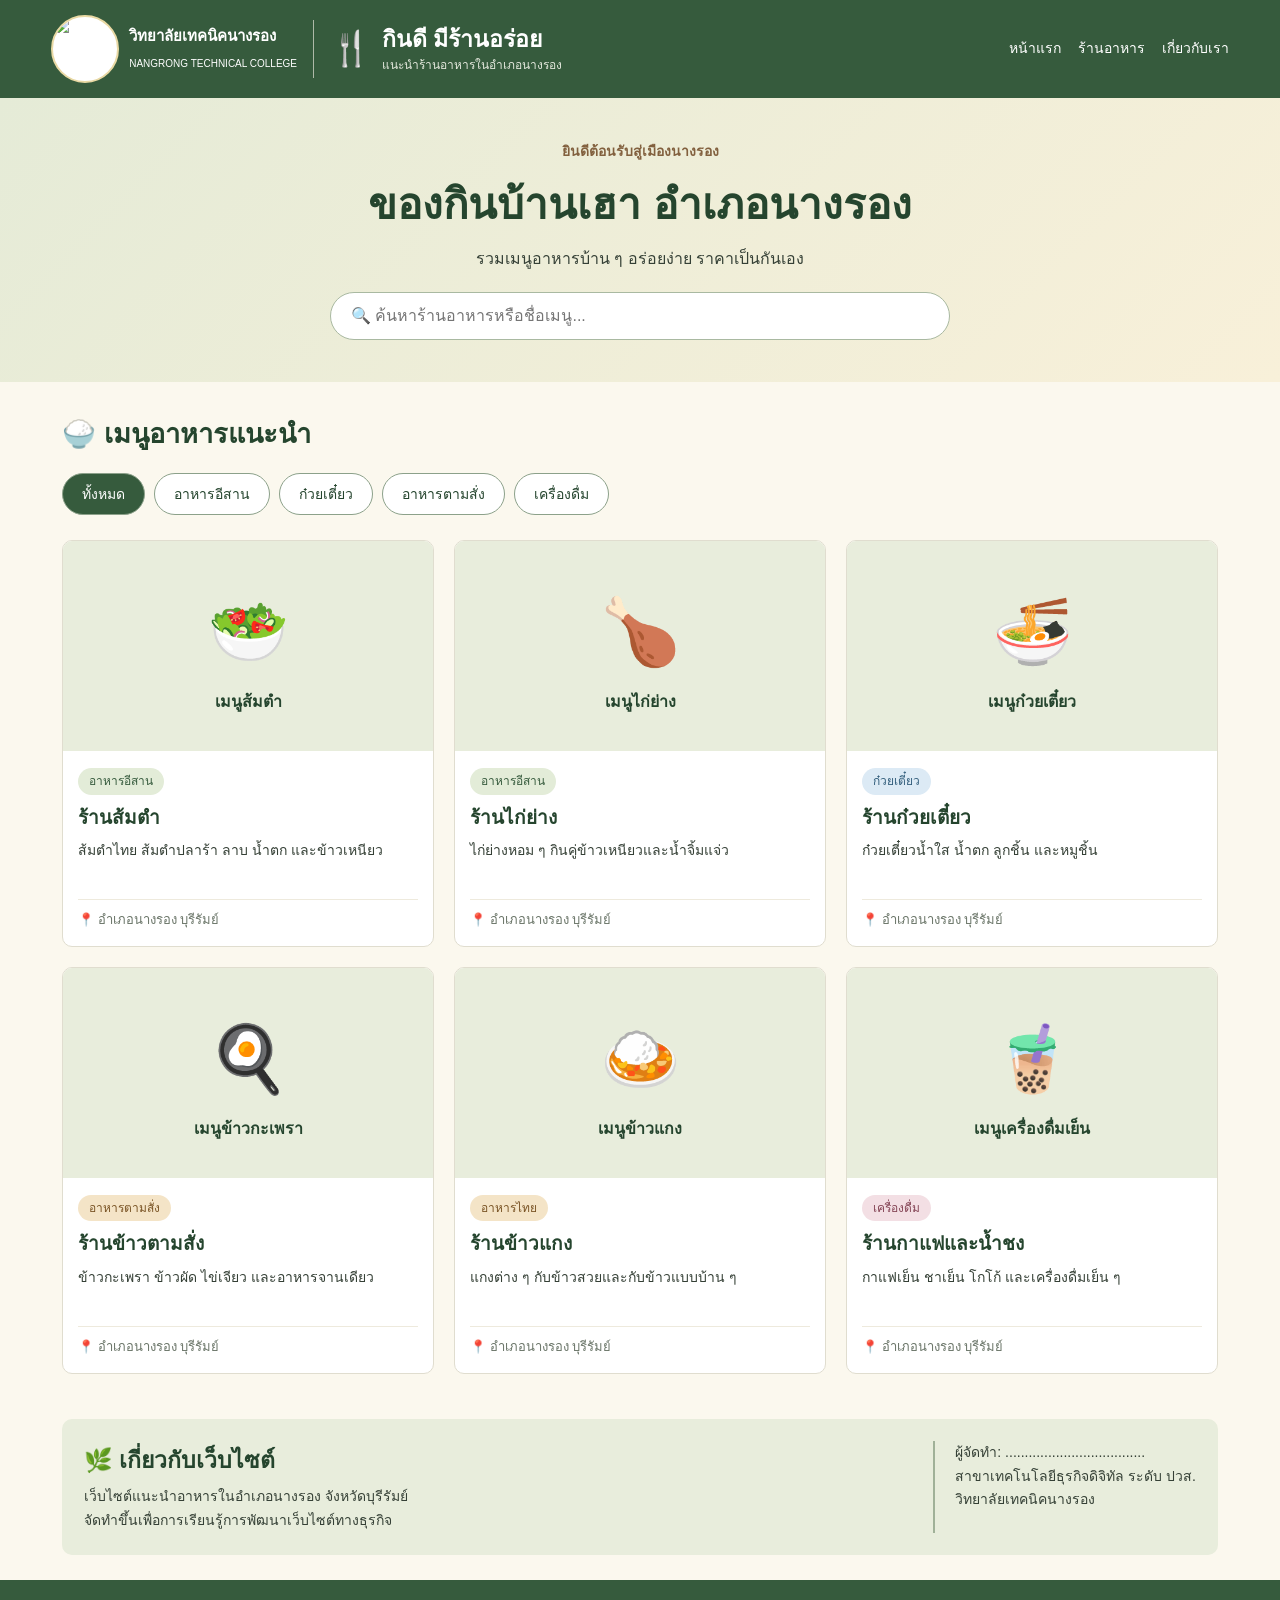
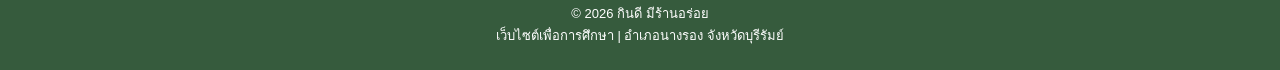
==== index.html @ 05da8eef "Add files via upload" ====
<!DOCTYPE html>
<html lang="th">
<head>
<meta charset="UTF-8">
<meta name="viewport" content="width=device-width, initial-scale=1.0">

<title>กินดี มีร้านอร่อย | นางรอง</title>

<style>
* {
  box-sizing: border-box;
  margin: 0;
  padding: 0;
}

:root {
  --green: #365b3d;
  --dark-green: #25452e;
  --cream: #fbf8ee;
  --light-green: #e8eddc;
}

body {
  font-family: Tahoma, Arial, sans-serif;
  background: var(--cream);
  color: #354036;
  line-height: 1.7;
}

/* ส่วนหัวเว็บไซต์ */
header {
  background: var(--green);
  color: white;
  padding: 15px 4%;
  display: flex;
  align-items: center;
  gap: 16px;
  flex-wrap: wrap;
}

.college {
  display: flex;
  align-items: center;
  gap: 10px;
}

.college-logo {
  width: 68px;
  height: 68px;
  object-fit: contain;
  border-radius: 50%;
  background: white;
  border: 2px solid #e9d9a4;
  flex-shrink: 0;
}

.college-name strong {
  display: block;
  font-size: 15px;
}

.college-name small {
  font-size: 10px;
}

.brand {
  display: flex;
  align-items: center;
  gap: 10px;
  padding-left: 16px;
  border-left: 1px solid #aeb9a8;
}

.brand-icon {
  font-size: 34px;
}

.brand h1 {
  font-size: 23px;
  line-height: 1.4;
}

.brand p {
  font-size: 12px;
  color: #e6eadf;
}

nav {
  margin-left: auto;
  display: flex;
  gap: 17px;
  flex-wrap: wrap;
}

nav a {
  color: white;
  text-decoration: none;
  font-size: 14px;
}

nav a:hover {
  color: #f4dca4;
}

/* แบนเนอร์ */
.hero {
  padding: 42px 20px;
  text-align: center;
  background: linear-gradient(135deg, #e5ebd7, #f8f0d9);
}

.hero .eyebrow {
  color: #82603e;
  font-weight: bold;
  font-size: 14px;
}

.hero h2 {
  font-size: clamp(27px, 5vw, 42px);
  color: var(--dark-green);
  margin: 5px 0;
}

.hero p {
  margin-bottom: 20px;
}

.search-box {
  max-width: 620px;
  margin: auto;
}

.search-box input {
  width: 100%;
  padding: 14px 20px;
  border: 1px solid #a9b9a1;
  border-radius: 30px;
  font-size: 16px;
  outline: none;
}

.search-box input:focus {
  border-color: var(--green);
}

/* รายการอาหาร */
main {
  max-width: 1200px;
  margin: auto;
  padding: 30px 22px 45px;
}

.section-title {
  color: var(--dark-green);
  font-size: 27px;
  margin-bottom: 15px;
}

.filters {
  display: flex;
  gap: 9px;
  flex-wrap: wrap;
  margin-bottom: 25px;
}

.filters button {
  background: white;
  color: var(--dark-green);
  border: 1px solid #8ca18a;
  padding: 9px 19px;
  border-radius: 25px;
  font-size: 14px;
  cursor: pointer;
}

.filters button.active,
.filters button:hover {
  background: var(--green);
  color: white;
}

.cards {
  display: grid;
  grid-template-columns: repeat(3, minmax(0, 1fr));
  gap: 20px;
}

.card {
  background: white;
  border: 1px solid #e0ddcf;
  border-radius: 10px;
  overflow: hidden;
  transition: transform .2s, box-shadow .2s;
}

.card:hover {
  transform: translateY(-3px);
  box-shadow: 0 7px 18px #263b251a;
}

/* รูปภาพ */
.food-photo {
  height: 210px;
  background: #e8eddc;
  overflow: hidden;
}

.food-photo img {
  width: 100%;
  height: 100%;
  object-fit: cover;
  display: block;
}

.fallback {
  width: 100%;
  height: 100%;
  display: none;
  align-items: center;
  justify-content: center;
  flex-direction: column;
  color: var(--dark-green);
  background: var(--light-green);
}

.fallback .emoji {
  font-size: 65px;
}

.fallback span {
  font-weight: bold;
}

.info {
  padding: 15px;
}

.category {
  display: inline-block;
  background: #e3ecd8;
  color: #365b3d;
  border-radius: 18px;
  padding: 3px 11px;
  font-size: 12px;
  margin-bottom: 7px;
}

.category.noodle {
  background: #dceaf5;
  color: #315d7b;
}

.category.thai {
  background: #f4e4c7;
  color: #795324;
}

.category.drink {
  background: #f3dfe4;
  color: #854556;
}

.info h3 {
  font-size: 19px;
  color: var(--dark-green);
  margin-bottom: 5px;
}

.info p {
  font-size: 14px;
  min-height: 48px;
  margin-bottom: 12px;
}

.location {
  border-top: 1px solid #eeeadd;
  padding-top: 9px;
  color: #697467;
  font-size: 13px;
}

.no-results {
  display: none;
  text-align: center;
  padding: 30px;
}

/* เกี่ยวกับเว็บไซต์ */
.about {
  max-width: 1156px;
  margin: 0 auto 25px;
  padding: 22px;
  background: var(--light-green);
  border-radius: 10px;
  display: flex;
  justify-content: space-between;
  gap: 20px;
  flex-wrap: wrap;
}

.about h2 {
  color: var(--dark-green);
  font-size: 23px;
  margin-bottom: 5px;
}

.about p {
  font-size: 14px;
}

.about-details {
  border-left: 2px solid #a0b198;
  padding-left: 20px;
}

footer {
  text-align: center;
  background: var(--green);
  color: white;
  padding: 23px 15px;
  font-size: 13px;
}

@media (max-width: 900px) {
  .cards {
    grid-template-columns: repeat(2, minmax(0, 1fr));
  }

  nav {
    width: 100%;
    margin-left: 0;
  }

  .about-details {
    border-left: none;
    padding-left: 0;
  }
}

@media (max-width: 560px) {
  .cards {
    grid-template-columns: 1fr;
  }

  .brand {
    padding-left: 0;
    border-left: none;
  }

  .college-logo {
    width: 58px;
    height: 58px;
  }

  .food-photo {
    height: 220px;
  }

  .section-title {
    font-size: 23px;
  }
}
</style>
</head>

<body>

<!-- ส่วนหัวและตราวิทยาลัย -->
<header>
  <div class="college">
    <img
      class="college-logo"
      src="images/college-logo.jpg"
      alt="ตราวิทยาลัยเทคนิคนางรอง"
    >

    <div class="college-name">
      <strong>วิทยาลัยเทคนิคนางรอง</strong>
      <small>NANGRONG TECHNICAL COLLEGE</small>
    </div>
  </div>

  <div class="brand">
    <div class="brand-icon">🍴</div>
    <div>
      <h1>กินดี มีร้านอร่อย</h1>
      <p>แนะนำร้านอาหารในอำเภอนางรอง</p>
    </div>
  </div>

  <nav>
    <a href="#home">หน้าแรก</a>
    <a href="#restaurants">ร้านอาหาร</a>
    <a href="#about">เกี่ยวกับเรา</a>
  </nav>
</header>

<!-- แบนเนอร์หน้าแรก -->
<section class="hero" id="home">
  <div class="eyebrow">ยินดีต้อนรับสู่เมืองนางรอง</div>
  <h2>ของกินบ้านเฮา อำเภอนางรอง</h2>
  <p>รวมเมนูอาหารบ้าน ๆ อร่อยง่าย ราคาเป็นกันเอง</p>

  <div class="search-box">
    <input
      type="search"
      id="search"
      placeholder="🔍 ค้นหาร้านอาหารหรือชื่อเมนู..."
      aria-label="ค้นหาร้านอาหาร"
    >
  </div>
</section>

<!-- การ์ดอาหาร -->
<main id="restaurants">
  <h2 class="section-title">🍚 เมนูอาหารแนะนำ</h2>

  <div class="filters">
    <button class="active" data-filter="all">ทั้งหมด</button>
    <button data-filter="isan">อาหารอีสาน</button>
    <button data-filter="noodle">ก๋วยเตี๋ยว</button>
    <button data-filter="thai">อาหารตามสั่ง</button>
    <button data-filter="drink">เครื่องดื่ม</button>
  </div>

  <div class="cards">

    <!-- เมนู 1 -->
    <article class="card" data-category="isan">
      <div class="food-photo">
        <img
          src="https://images.unsplash.com/photo-1559847844-5315695dadae?auto=format&fit=crop&w=900&q=85"
          alt="ส้มตำ"
          loading="lazy"
          onerror="this.style.display='none';this.nextElementSibling.style.display='flex'"
        >
        <div class="fallback">
          <div class="emoji">🥗</div>
          <span>เมนูส้มตำ</span>
        </div>
      </div>
      <div class="info">
        <span class="category">อาหารอีสาน</span>
        <h3>ร้านส้มตำ</h3>
        <p>ส้มตำไทย ส้มตำปลาร้า ลาบ น้ำตก และข้าวเหนียว</p>
        <div class="location">📍 อำเภอนางรอง บุรีรัมย์</div>
      </div>
    </article>

    <!-- เมนู 2 -->
    <article class="card" data-category="isan">
      <div class="food-photo">
        <img
          src="https://images.unsplash.com/photo-1527477396000-e27163b481c2?auto=format&fit=crop&w=900&q=85"
          alt="ไก่ย่าง"
          loading="lazy"
          onerror="this.style.display='none';this.nextElementSibling.style.display='flex'"
        >
        <div class="fallback">
          <div class="emoji">🍗</div>
          <span>เมนูไก่ย่าง</span>
        </div>
      </div>
      <div class="info">
        <span class="category">อาหารอีสาน</span>
        <h3>ร้านไก่ย่าง</h3>
        <p>ไก่ย่างหอม ๆ กินคู่ข้าวเหนียวและน้ำจิ้มแจ่ว</p>
        <div class="location">📍 อำเภอนางรอง บุรีรัมย์</div>
      </div>
    </article>

    <!-- เมนู 3 -->
    <article class="card" data-category="noodle">
      <div class="food-photo">
        <img
          src="https://images.unsplash.com/photo-1569718212165-3a8278d5f624?auto=format&fit=crop&w=900&q=85"
          alt="ก๋วยเตี๋ยวในชาม"
          loading="lazy"
          onerror="this.style.display='none';this.nextElementSibling.style.display='flex'"
        >
        <div class="fallback">
          <div class="emoji">🍜</div>
          <span>เมนูก๋วยเตี๋ยว</span>
        </div>
      </div>
      <div class="info">
        <span class="category noodle">ก๋วยเตี๋ยว</span>
        <h3>ร้านก๋วยเตี๋ยว</h3>
        <p>ก๋วยเตี๋ยวน้ำใส น้ำตก ลูกชิ้น และหมูชิ้น</p>
        <div class="location">📍 อำเภอนางรอง บุรีรัมย์</div>
      </div>
    </article>

    <!-- เมนู 4 -->
    <article class="card" data-category="thai">
      <div class="food-photo">
        <img
          src="https://images.unsplash.com/photo-1603133872878-684f208fb84b?auto=format&fit=crop&w=900&q=85"
          alt="ข้าวกะเพรา"
          loading="lazy"
          onerror="this.style.display='none';this.nextElementSibling.style.display='flex'"
        >
        <div class="fallback">
          <div class="emoji">🍳</div>
          <span>เมนูข้าวกะเพรา</span>
        </div>
      </div>
      <div class="info">
        <span class="category thai">อาหารตามสั่ง</span>
        <h3>ร้านข้าวตามสั่ง</h3>
        <p>ข้าวกะเพรา ข้าวผัด ไข่เจียว และอาหารจานเดียว</p>
        <div class="location">📍 อำเภอนางรอง บุรีรัมย์</div>
      </div>
    </article>

    <!-- เมนู 5 -->
    <article class="card" data-category="thai">
      <div class="food-photo">
        <img
          src="https://images.unsplash.com/photo-1603894584373-5ac82b2ae398?auto=format&fit=crop&w=900&q=85"
          alt="แกงไทย"
          loading="lazy"
          onerror="this.style.display='none';this.nextElementSibling.style.display='flex'"
        >
        <div class="fallback">
          <div class="emoji">🍛</div>
          <span>เมนูข้าวแกง</span>
        </div>
      </div>
      <div class="info">
        <span class="category thai">อาหารไทย</span>
        <h3>ร้านข้าวแกง</h3>
        <p>แกงต่าง ๆ กับข้าวสวยและกับข้าวแบบบ้าน ๆ</p>
        <div class="location">📍 อำเภอนางรอง บุรีรัมย์</div>
      </div>
    </article>

    <!-- เมนู 6 -->
    <article class="card" data-category="drink">
      <div class="food-photo">
        <img
          src="https://images.unsplash.com/photo-1517701604599-bb29b565090c?auto=format&fit=crop&w=900&q=85"
          alt="กาแฟเย็น"
          loading="lazy"
          onerror="this.style.display='none';this.nextElementSibling.style.display='flex'"
        >
        <div class="fallback">
          <div class="emoji">🧋</div>
          <span>เมนูเครื่องดื่มเย็น</span>
        </div>
      </div>
      <div class="info">
        <span class="category drink">เครื่องดื่ม</span>
        <h3>ร้านกาแฟและน้ำชง</h3>
        <p>กาแฟเย็น ชาเย็น โกโก้ และเครื่องดื่มเย็น ๆ</p>
        <div class="location">📍 อำเภอนางรอง บุรีรัมย์</div>
      </div>
    </article>

  </div>

  <div class="no-results" id="noResults">
    ไม่พบเมนูที่ค้นหา ลองค้นหาคำอื่นนะ 😊
  </div>
</main>

<!-- ข้อมูลผู้จัดทำ -->
<section class="about" id="about">
  <div>
    <h2>🌿 เกี่ยวกับเว็บไซต์</h2>
    <p>เว็บไซต์แนะนำอาหารในอำเภอนางรอง จังหวัดบุรีรัมย์</p>
    <p>จัดทำขึ้นเพื่อการเรียนรู้การพัฒนาเว็บไซต์ทางธุรกิจ</p>
  </div>

  <div class="about-details">
    <p>ผู้จัดทำ: ....................................</p>
    <p>สาขาเทคโนโลยีธุรกิจดิจิทัล ระดับ ปวส.</p>
    <p>วิทยาลัยเทคนิคนางรอง</p>
  </div>
</section>

<footer>
  <p>© 2026 กินดี มีร้านอร่อย</p>
  <p>เว็บไซต์เพื่อการศึกษา | อำเภอนางรอง จังหวัดบุรีรัมย์</p>
</footer>

<script>
const search = document.getElementById("search");
const buttons = document.querySelectorAll(".filters button");
const cards = document.querySelectorAll(".card");
const noResults = document.getElementById("noResults");

let currentFilter = "all";

function filterCards() {
  const keyword = search.value.trim().toLowerCase();
  let count = 0;

  cards.forEach(card => {
    const categoryMatch =
      currentFilter === "all" ||
      card.dataset.category === currentFilter;

    const textMatch =
      card.innerText.toLowerCase().includes(keyword);

    const show = categoryMatch && textMatch;

    card.style.display = show ? "" : "none";

    if (show) count++;
  });

  noResults.style.display = count === 0 ? "block" : "none";
}

buttons.forEach(button => {
  button.addEventListener("click", () => {
    currentFilter = button.dataset.filter;

    buttons.forEach(item => {
      item.classList.toggle("active", item === button);
    });

    filterCards();
  });
});

search.addEventListener("input", filterCards);
</script>

</body>
</html>
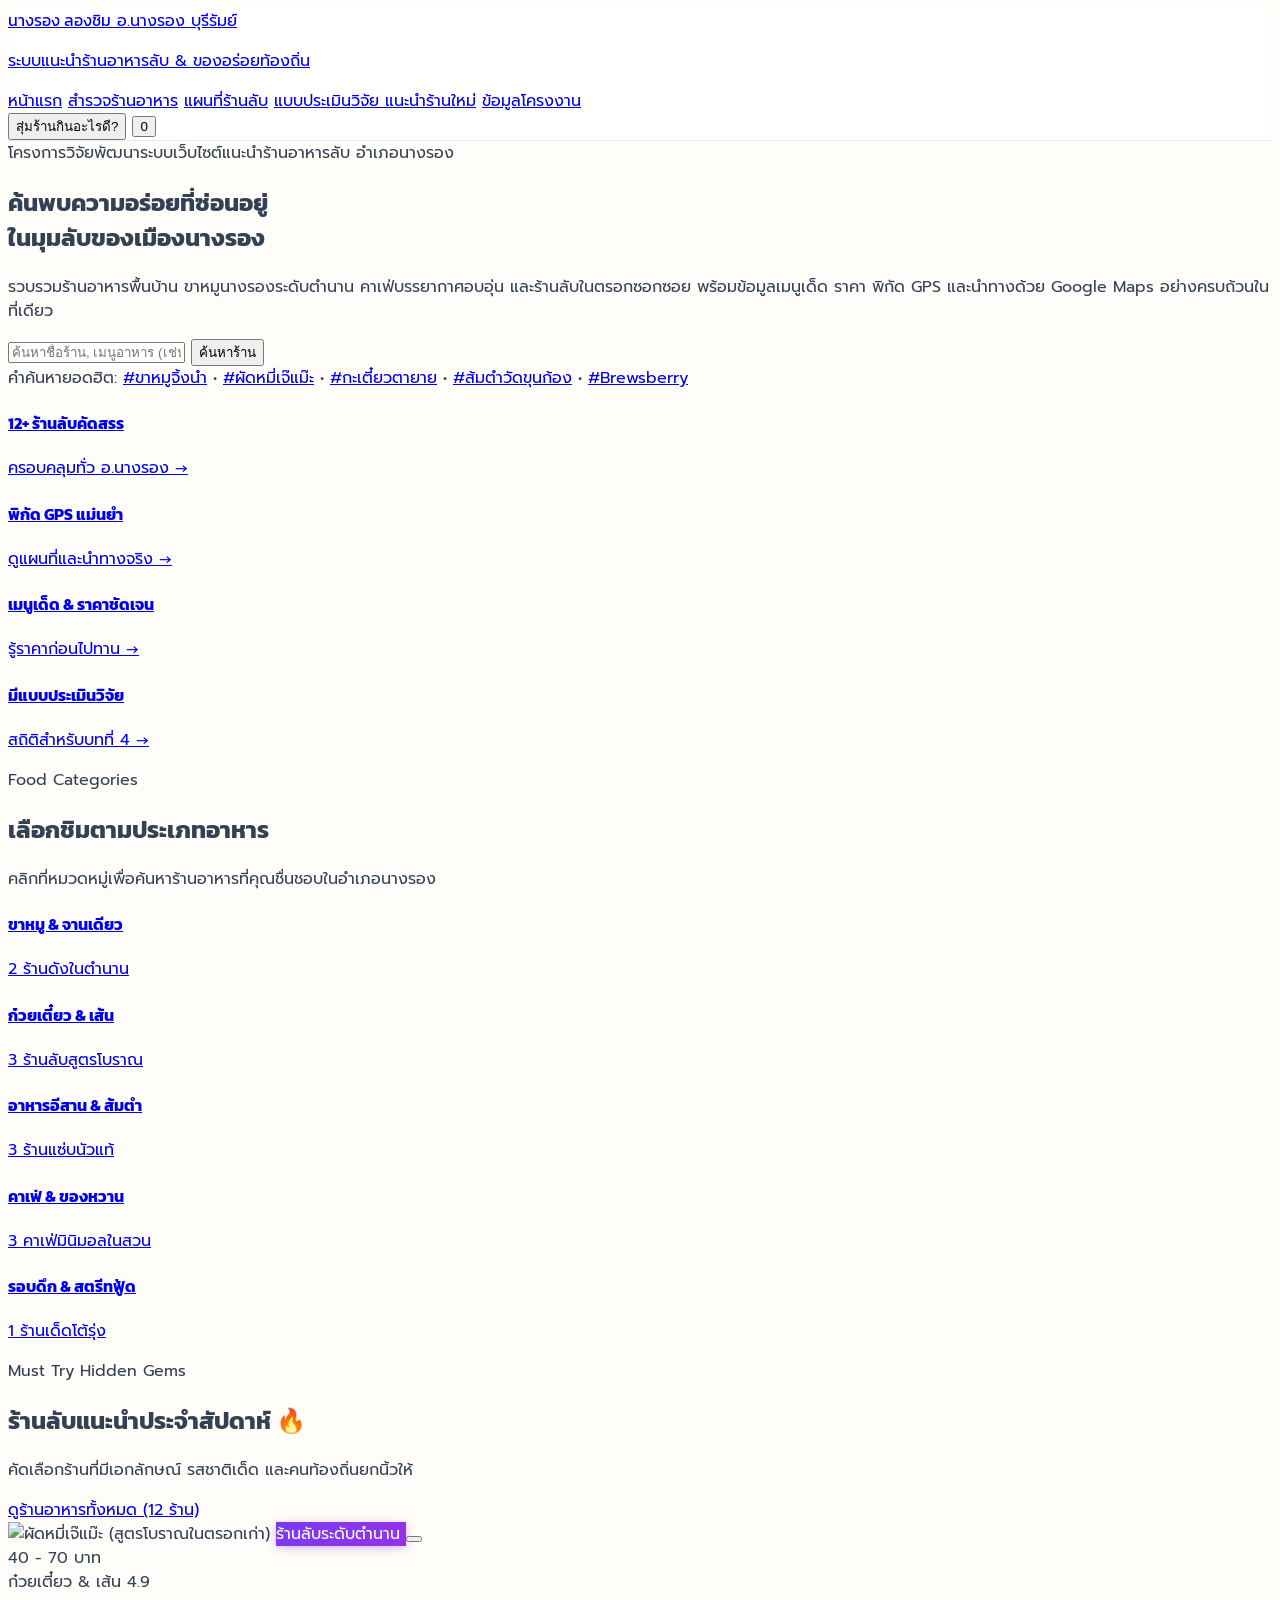
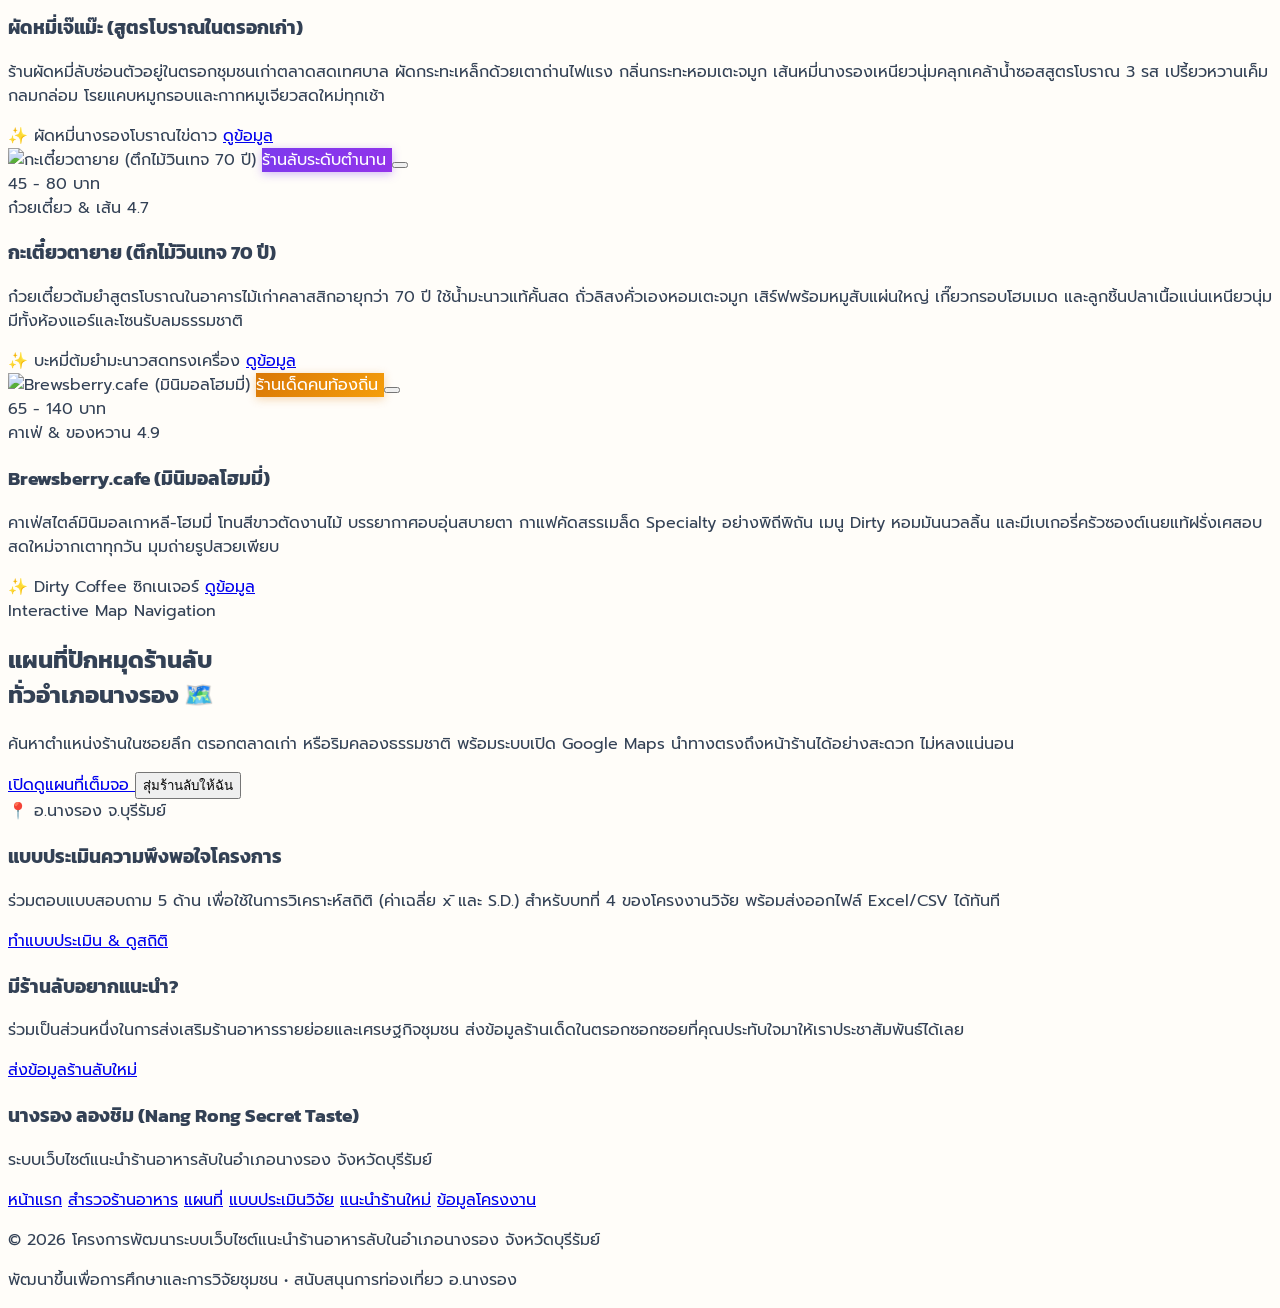
==== commit e7fc27c6: "Connect website project to Supabase" ====
--- a/index.html
+++ b/index.html
@@ -1,634 +1,520 @@
-
-<!DOCTYPE html>
-<html lang="th">
-<head>
-<meta charset="UTF-8">
-<meta name="viewport" content="width=device-width, initial-scale=1.0">
-
-<title>กินดี มีร้านอร่อย | นางรอง</title>
-
-<style>
-* {
-  box-sizing: border-box;
-  margin: 0;
-  padding: 0;
-}
-
-:root {
-  --green: #365b3d;
-  --dark-green: #25452e;
-  --cream: #fbf8ee;
-  --light-green: #e8eddc;
-}
-
-body {
-  font-family: Tahoma, Arial, sans-serif;
-  background: var(--cream);
-  color: #354036;
-  line-height: 1.7;
-}
-
-/* ส่วนหัวเว็บไซต์ */
-header {
-  background: var(--green);
-  color: white;
-  padding: 15px 4%;
-  display: flex;
-  align-items: center;
-  gap: 16px;
-  flex-wrap: wrap;
-}
-
-.college {
-  display: flex;
-  align-items: center;
-  gap: 10px;
-}
-
-.college-logo {
-  width: 68px;
-  height: 68px;
-  object-fit: contain;
-  border-radius: 50%;
-  background: white;
-  border: 2px solid #e9d9a4;
-  flex-shrink: 0;
-}
-
-.college-name strong {
-  display: block;
-  font-size: 15px;
-}
-
-.college-name small {
-  font-size: 10px;
-}
-
-.brand {
-  display: flex;
-  align-items: center;
-  gap: 10px;
-  padding-left: 16px;
-  border-left: 1px solid #aeb9a8;
-}
-
-.brand-icon {
-  font-size: 34px;
-}
-
-.brand h1 {
-  font-size: 23px;
-  line-height: 1.4;
-}
-
-.brand p {
-  font-size: 12px;
-  color: #e6eadf;
-}
-
-nav {
-  margin-left: auto;
-  display: flex;
-  gap: 17px;
-  flex-wrap: wrap;
-}
-
-nav a {
-  color: white;
-  text-decoration: none;
-  font-size: 14px;
-}
-
-nav a:hover {
-  color: #f4dca4;
-}
-
-/* แบนเนอร์ */
-.hero {
-  padding: 42px 20px;
-  text-align: center;
-  background: linear-gradient(135deg, #e5ebd7, #f8f0d9);
-}
-
-.hero .eyebrow {
-  color: #82603e;
-  font-weight: bold;
-  font-size: 14px;
-}
-
-.hero h2 {
-  font-size: clamp(27px, 5vw, 42px);
-  color: var(--dark-green);
-  margin: 5px 0;
-}
-
-.hero p {
-  margin-bottom: 20px;
-}
-
-.search-box {
-  max-width: 620px;
-  margin: auto;
-}
-
-.search-box input {
-  width: 100%;
-  padding: 14px 20px;
-  border: 1px solid #a9b9a1;
-  border-radius: 30px;
-  font-size: 16px;
-  outline: none;
-}
-
-.search-box input:focus {
-  border-color: var(--green);
-}
-
-/* รายการอาหาร */
-main {
-  max-width: 1200px;
-  margin: auto;
-  padding: 30px 22px 45px;
-}
-
-.section-title {
-  color: var(--dark-green);
-  font-size: 27px;
-  margin-bottom: 15px;
-}
-
-.filters {
-  display: flex;
-  gap: 9px;
-  flex-wrap: wrap;
-  margin-bottom: 25px;
-}
-
-.filters button {
-  background: white;
-  color: var(--dark-green);
-  border: 1px solid #8ca18a;
-  padding: 9px 19px;
-  border-radius: 25px;
-  font-size: 14px;
-  cursor: pointer;
-}
-
-.filters button.active,
-.filters button:hover {
-  background: var(--green);
-  color: white;
-}
-
-.cards {
-  display: grid;
-  grid-template-columns: repeat(3, minmax(0, 1fr));
-  gap: 20px;
-}
-
-.card {
-  background: white;
-  border: 1px solid #e0ddcf;
-  border-radius: 10px;
-  overflow: hidden;
-  transition: transform .2s, box-shadow .2s;
-}
-
-.card:hover {
-  transform: translateY(-3px);
-  box-shadow: 0 7px 18px #263b251a;
-}
-
-/* รูปภาพ */
-.food-photo {
-  height: 210px;
-  background: #e8eddc;
-  overflow: hidden;
-}
-
-.food-photo img {
-  width: 100%;
-  height: 100%;
-  object-fit: cover;
-  display: block;
-}
-
-.fallback {
-  width: 100%;
-  height: 100%;
-  display: none;
-  align-items: center;
-  justify-content: center;
-  flex-direction: column;
-  color: var(--dark-green);
-  background: var(--light-green);
-}
-
-.fallback .emoji {
-  font-size: 65px;
-}
-
-.fallback span {
-  font-weight: bold;
-}
-
-.info {
-  padding: 15px;
-}
-
-.category {
-  display: inline-block;
-  background: #e3ecd8;
-  color: #365b3d;
-  border-radius: 18px;
-  padding: 3px 11px;
-  font-size: 12px;
-  margin-bottom: 7px;
-}
-
-.category.noodle {
-  background: #dceaf5;
-  color: #315d7b;
-}
-
-.category.thai {
-  background: #f4e4c7;
-  color: #795324;
-}
-
-.category.drink {
-  background: #f3dfe4;
-  color: #854556;
-}
-
-.info h3 {
-  font-size: 19px;
-  color: var(--dark-green);
-  margin-bottom: 5px;
-}
-
-.info p {
-  font-size: 14px;
-  min-height: 48px;
-  margin-bottom: 12px;
-}
-
-.location {
-  border-top: 1px solid #eeeadd;
-  padding-top: 9px;
-  color: #697467;
-  font-size: 13px;
-}
-
-.no-results {
-  display: none;
-  text-align: center;
-  padding: 30px;
-}
-
-/* เกี่ยวกับเว็บไซต์ */
-.about {
-  max-width: 1156px;
-  margin: 0 auto 25px;
-  padding: 22px;
-  background: var(--light-green);
-  border-radius: 10px;
-  display: flex;
-  justify-content: space-between;
-  gap: 20px;
-  flex-wrap: wrap;
-}
-
-.about h2 {
-  color: var(--dark-green);
-  font-size: 23px;
-  margin-bottom: 5px;
-}
-
-.about p {
-  font-size: 14px;
-}
-
-.about-details {
-  border-left: 2px solid #a0b198;
-  padding-left: 20px;
-}
-
-footer {
-  text-align: center;
-  background: var(--green);
-  color: white;
-  padding: 23px 15px;
-  font-size: 13px;
-}
-
-@media (max-width: 900px) {
-  .cards {
-    grid-template-columns: repeat(2, minmax(0, 1fr));
-  }
-
-  nav {
-    width: 100%;
-    margin-left: 0;
-  }
-
-  .about-details {
-    border-left: none;
-    padding-left: 0;
-  }
-}
-
-@media (max-width: 560px) {
-  .cards {
-    grid-template-columns: 1fr;
-  }
-
-  .brand {
-    padding-left: 0;
-    border-left: none;
-  }
-
-  .college-logo {
-    width: 58px;
-    height: 58px;
-  }
-
-  .food-photo {
-    height: 220px;
-  }
-
-  .section-title {
-    font-size: 23px;
-  }
-}
-</style>
-</head>
-
-<body>
-
-<!-- ส่วนหัวและตราวิทยาลัย -->
-<header>
-  <div class="college">
-    <img
-      class="college-logo"
-      src="images/college-logo.jpg"
-      alt="ตราวิทยาลัยเทคนิคนางรอง"
-    >
-
-    <div class="college-name">
-      <strong>วิทยาลัยเทคนิคนางรอง</strong>
-      <small>NANGRONG TECHNICAL COLLEGE</small>
-    </div>
-  </div>
-
-  <div class="brand">
-    <div class="brand-icon">🍴</div>
-    <div>
-      <h1>กินดี มีร้านอร่อย</h1>
-      <p>แนะนำร้านอาหารในอำเภอนางรอง</p>
-    </div>
-  </div>
-
-  <nav>
-    <a href="#home">หน้าแรก</a>
-    <a href="#restaurants">ร้านอาหาร</a>
-    <a href="#about">เกี่ยวกับเรา</a>
-  </nav>
-</header>
-
-<!-- แบนเนอร์หน้าแรก -->
-<section class="hero" id="home">
-  <div class="eyebrow">ยินดีต้อนรับสู่เมืองนางรอง</div>
-  <h2>ของกินบ้านเฮา อำเภอนางรอง</h2>
-  <p>รวมเมนูอาหารบ้าน ๆ อร่อยง่าย ราคาเป็นกันเอง</p>
-
-  <div class="search-box">
-    <input
-      type="search"
-      id="search"
-      placeholder="🔍 ค้นหาร้านอาหารหรือชื่อเมนู..."
-      aria-label="ค้นหาร้านอาหาร"
-    >
-  </div>
-</section>
-
-<!-- การ์ดอาหาร -->
-<main id="restaurants">
-  <h2 class="section-title">🍚 เมนูอาหารแนะนำ</h2>
-
-  <div class="filters">
-    <button class="active" data-filter="all">ทั้งหมด</button>
-    <button data-filter="isan">อาหารอีสาน</button>
-    <button data-filter="noodle">ก๋วยเตี๋ยว</button>
-    <button data-filter="thai">อาหารตามสั่ง</button>
-    <button data-filter="drink">เครื่องดื่ม</button>
-  </div>
-
-  <div class="cards">
-
-    <!-- เมนู 1 -->
-    <article class="card" data-category="isan">
-      <div class="food-photo">
-        <img
-          src="https://images.unsplash.com/photo-1559847844-5315695dadae?auto=format&fit=crop&w=900&q=85"
-          alt="ส้มตำ"
-          loading="lazy"
-          onerror="this.style.display='none';this.nextElementSibling.style.display='flex'"
-        >
-        <div class="fallback">
-          <div class="emoji">🥗</div>
-          <span>เมนูส้มตำ</span>
-        </div>
-      </div>
-      <div class="info">
-        <span class="category">อาหารอีสาน</span>
-        <h3>ร้านส้มตำ</h3>
-        <p>ส้มตำไทย ส้มตำปลาร้า ลาบ น้ำตก และข้าวเหนียว</p>
-        <div class="location">📍 อำเภอนางรอง บุรีรัมย์</div>
-      </div>
-    </article>
-
-    <!-- เมนู 2 -->
-    <article class="card" data-category="isan">
-      <div class="food-photo">
-        <img
-          src="https://images.unsplash.com/photo-1527477396000-e27163b481c2?auto=format&fit=crop&w=900&q=85"
-          alt="ไก่ย่าง"
-          loading="lazy"
-          onerror="this.style.display='none';this.nextElementSibling.style.display='flex'"
-        >
-        <div class="fallback">
-          <div class="emoji">🍗</div>
-          <span>เมนูไก่ย่าง</span>
-        </div>
-      </div>
-      <div class="info">
-        <span class="category">อาหารอีสาน</span>
-        <h3>ร้านไก่ย่าง</h3>
-        <p>ไก่ย่างหอม ๆ กินคู่ข้าวเหนียวและน้ำจิ้มแจ่ว</p>
-        <div class="location">📍 อำเภอนางรอง บุรีรัมย์</div>
-      </div>
-    </article>
-
-    <!-- เมนู 3 -->
-    <article class="card" data-category="noodle">
-      <div class="food-photo">
-        <img
-          src="https://images.unsplash.com/photo-1569718212165-3a8278d5f624?auto=format&fit=crop&w=900&q=85"
-          alt="ก๋วยเตี๋ยวในชาม"
-          loading="lazy"
-          onerror="this.style.display='none';this.nextElementSibling.style.display='flex'"
-        >
-        <div class="fallback">
-          <div class="emoji">🍜</div>
-          <span>เมนูก๋วยเตี๋ยว</span>
-        </div>
-      </div>
-      <div class="info">
-        <span class="category noodle">ก๋วยเตี๋ยว</span>
-        <h3>ร้านก๋วยเตี๋ยว</h3>
-        <p>ก๋วยเตี๋ยวน้ำใส น้ำตก ลูกชิ้น และหมูชิ้น</p>
-        <div class="location">📍 อำเภอนางรอง บุรีรัมย์</div>
-      </div>
-    </article>
-
-    <!-- เมนู 4 -->
-    <article class="card" data-category="thai">
-      <div class="food-photo">
-        <img
-          src="https://images.unsplash.com/photo-1603133872878-684f208fb84b?auto=format&fit=crop&w=900&q=85"
-          alt="ข้าวกะเพรา"
-          loading="lazy"
-          onerror="this.style.display='none';this.nextElementSibling.style.display='flex'"
-        >
-        <div class="fallback">
-          <div class="emoji">🍳</div>
-          <span>เมนูข้าวกะเพรา</span>
-        </div>
-      </div>
-      <div class="info">
-        <span class="category thai">อาหารตามสั่ง</span>
-        <h3>ร้านข้าวตามสั่ง</h3>
-        <p>ข้าวกะเพรา ข้าวผัด ไข่เจียว และอาหารจานเดียว</p>
-        <div class="location">📍 อำเภอนางรอง บุรีรัมย์</div>
-      </div>
-    </article>
-
-    <!-- เมนู 5 -->
-    <article class="card" data-category="thai">
-      <div class="food-photo">
-        <img
-          src="https://images.unsplash.com/photo-1603894584373-5ac82b2ae398?auto=format&fit=crop&w=900&q=85"
-          alt="แกงไทย"
-          loading="lazy"
-          onerror="this.style.display='none';this.nextElementSibling.style.display='flex'"
-        >
-        <div class="fallback">
-          <div class="emoji">🍛</div>
-          <span>เมนูข้าวแกง</span>
-        </div>
-      </div>
-      <div class="info">
-        <span class="category thai">อาหารไทย</span>
-        <h3>ร้านข้าวแกง</h3>
-        <p>แกงต่าง ๆ กับข้าวสวยและกับข้าวแบบบ้าน ๆ</p>
-        <div class="location">📍 อำเภอนางรอง บุรีรัมย์</div>
-      </div>
-    </article>
-
-    <!-- เมนู 6 -->
-    <article class="card" data-category="drink">
-      <div class="food-photo">
-        <img
-          src="https://images.unsplash.com/photo-1517701604599-bb29b565090c?auto=format&fit=crop&w=900&q=85"
-          alt="กาแฟเย็น"
-          loading="lazy"
-          onerror="this.style.display='none';this.nextElementSibling.style.display='flex'"
-        >
-        <div class="fallback">
-          <div class="emoji">🧋</div>
-          <span>เมนูเครื่องดื่มเย็น</span>
-        </div>
-      </div>
-      <div class="info">
-        <span class="category drink">เครื่องดื่ม</span>
-        <h3>ร้านกาแฟและน้ำชง</h3>
-        <p>กาแฟเย็น ชาเย็น โกโก้ และเครื่องดื่มเย็น ๆ</p>
-        <div class="location">📍 อำเภอนางรอง บุรีรัมย์</div>
-      </div>
-    </article>
-
-  </div>
-
-  <div class="no-results" id="noResults">
-    ไม่พบเมนูที่ค้นหา ลองค้นหาคำอื่นนะ 😊
-  </div>
-</main>
-
-<!-- ข้อมูลผู้จัดทำ -->
-<section class="about" id="about">
-  <div>
-    <h2>🌿 เกี่ยวกับเว็บไซต์</h2>
-    <p>เว็บไซต์แนะนำอาหารในอำเภอนางรอง จังหวัดบุรีรัมย์</p>
-    <p>จัดทำขึ้นเพื่อการเรียนรู้การพัฒนาเว็บไซต์ทางธุรกิจ</p>
-  </div>
-
-  <div class="about-details">
-    <p>ผู้จัดทำ: ....................................</p>
-    <p>สาขาเทคโนโลยีธุรกิจดิจิทัล ระดับ ปวส.</p>
-    <p>วิทยาลัยเทคนิคนางรอง</p>
-  </div>
-</section>
-
-<footer>
-  <p>© 2026 กินดี มีร้านอร่อย</p>
-  <p>เว็บไซต์เพื่อการศึกษา | อำเภอนางรอง จังหวัดบุรีรัมย์</p>
-</footer>
-
-<script>
-const search = document.getElementById("search");
-const buttons = document.querySelectorAll(".filters button");
-const cards = document.querySelectorAll(".card");
-const noResults = document.getElementById("noResults");
-
-let currentFilter = "all";
-
-function filterCards() {
-  const keyword = search.value.trim().toLowerCase();
-  let count = 0;
-
-  cards.forEach(card => {
-    const categoryMatch =
-      currentFilter === "all" ||
-      card.dataset.category === currentFilter;
-
-    const textMatch =
-      card.innerText.toLowerCase().includes(keyword);
-
-    const show = categoryMatch && textMatch;
-
-    card.style.display = show ? "" : "none";
-
-    if (show) count++;
-  });
-
-  noResults.style.display = count === 0 ? "block" : "none";
-}
-
-buttons.forEach(button => {
-  button.addEventListener("click", () => {
-    currentFilter = button.dataset.filter;
-
-    buttons.forEach(item => {
-      item.classList.toggle("active", item === button);
-    });
-
-    filterCards();
-  });
-});
-
-search.addEventListener("input", filterCards);
-</script>
-
-</body>
-</html>
+<!DOCTYPE html>
+<html lang="th" class="scroll-smooth">
+<head>
+  <meta charset="UTF-8">
+  <meta name="viewport" content="width=device-width, initial-scale=1.0">
+  <title>หน้าแรก | นางรอง ลองชิม - ระบบเว็บไซต์แนะนำร้านอาหารลับในอำเภอนางรอง จังหวัดบุรีรัมย์</title>
+  
+  <!-- Tailwind CSS via CDN -->
+  <script src="https://cdn.tailwindcss.com"></script>
+  <script>
+    tailwind.config = {
+      theme: {
+        extend: {
+          colors: {
+            brand: {
+              50: '#FFF7ED',
+              100: '#FFEDD5',
+              200: '#FED7AA',
+              500: '#F97316',
+              600: '#EA580C',
+              700: '#C2410C',
+              800: '#9A3412',
+              900: '#7C2D12',
+            }
+          }
+        }
+      }
+    }
+  </script>
+
+  <!-- Google Fonts: Prompt & Kanit -->
+  <link rel="preconnect" href="https://fonts.googleapis.com">
+  <link rel="preconnect" href="https://fonts.gstatic.com" crossorigin>
+  <link href="https://fonts.googleapis.com/css2?family=Kanit:wght@300;400;500;600;700;800&family=Prompt:wght@300;400;500;600;700&display=swap" rel="stylesheet">
+
+  <!-- Lucide Icons -->
+  <script src="https://unpkg.com/lucide@latest"></script>
+
+  <!-- Leaflet Map CSS & JS -->
+  <link rel="stylesheet" href="https://unpkg.com/leaflet@1.9.4/dist/leaflet.css" />
+  <script src="https://unpkg.com/leaflet@1.9.4/dist/leaflet.js"></script>
+
+  <!-- Custom CSS -->
+  <link rel="stylesheet" href="css/style.css">
+</head>
+<body class="bg-[#FCFAF7] text-slate-800 antialiased selection:bg-orange-500 selection:text-white flex flex-col min-h-screen">
+
+  <!-- ==========================================
+       Top Navigation Bar (Navbar)
+       ========================================== -->
+  <header class="sticky top-0 z-40 glass-nav transition-all">
+    <div class="max-w-7xl mx-auto px-4 sm:px-6 lg:px-8">
+      <div class="flex items-center justify-between h-16 md:h-20">
+        
+        <!-- Logo -->
+        <a href="index.html" class="flex items-center gap-3 group">
+          <div class="w-10 h-10 md:w-11 md:h-11 rounded-2xl bg-gradient-to-tr from-orange-600 to-amber-500 flex items-center justify-center text-white shadow-md shadow-orange-500/25 group-hover:scale-105 transition-transform">
+            <i data-lucide="utensils-crossed" class="w-5 h-5 md:w-6 md:h-6"></i>
+          </div>
+          <div>
+            <div class="flex items-center gap-2">
+              <span class="font-extrabold text-lg md:text-xl text-slate-900 tracking-tight font-heading">นางรอง ลองชิม</span>
+              <span class="text-[10px] uppercase font-bold tracking-wider px-2 py-0.5 rounded-full bg-orange-100 text-orange-700">อ.นางรอง บุรีรัมย์</span>
+            </div>
+            <p class="text-[11px] text-slate-500 font-normal">ระบบแนะนำร้านอาหารลับ & ของอร่อยท้องถิ่น</p>
+          </div>
+        </a>
+
+        <!-- Desktop Navigation Links -->
+        <nav class="hidden md:flex items-center gap-6 text-sm font-medium text-slate-600">
+          <a href="index.html" class="nav-link hover:text-orange-600 transition">หน้าแรก</a>
+          <a href="restaurants.html" class="nav-link hover:text-orange-600 transition">สำรวจร้านอาหาร</a>
+          <a href="map.html" class="nav-link hover:text-orange-600 transition">แผนที่ร้านลับ</a>
+          <a href="survey.html" class="nav-link text-orange-600 font-semibold hover:text-orange-700 transition flex items-center gap-1.5">
+            <span class="relative flex h-2 w-2">
+              <span class="animate-ping absolute inline-flex h-full w-full rounded-full bg-orange-400 opacity-75"></span>
+              <span class="relative inline-flex rounded-full h-2 w-2 bg-orange-500"></span>
+            </span>
+            แบบประเมินวิจัย
+          </a>
+          <a href="suggest.html" class="nav-link hover:text-orange-600 transition">แนะนำร้านใหม่</a>
+          <a href="about.html" class="nav-link hover:text-orange-600 transition">ข้อมูลโครงงาน</a>
+        </nav>
+
+        <!-- Action Buttons -->
+        <div class="flex items-center gap-2.5">
+          <!-- Surprise Random Button -->
+          <button 
+            onclick="randomizeSecretSpot()" 
+            class="hidden sm:inline-flex items-center gap-1.5 px-3.5 py-2 rounded-xl bg-amber-50 hover:bg-amber-100 text-amber-800 text-xs font-semibold border border-amber-200 transition">
+            <i data-lucide="dices" class="w-4 h-4 text-amber-600"></i>
+            <span>สุ่มร้านกินอะไรดี?</span>
+          </button>
+
+          <!-- Favorites Button with Badge -->
+          <button 
+            onclick="openFavoritesView()" 
+            title="ดูร้านโปรดของคุณ"
+            class="relative p-2.5 rounded-xl border border-slate-200 hover:bg-rose-50 hover:border-rose-200 text-slate-700 hover:text-rose-600 transition">
+            <i data-lucide="heart" class="w-5 h-5"></i>
+            <span id="fav-count-badge" class="hidden absolute -top-1.5 -right-1.5 bg-rose-500 text-white text-[10px] font-bold w-5 h-5 rounded-full flex items-center justify-center">0</span>
+          </button>
+
+          <!-- Quick Search Button (Mobile) -->
+          <a href="restaurants.html" class="md:hidden p-2.5 rounded-xl border border-slate-200 hover:bg-orange-50 text-slate-700 hover:text-orange-600 transition">
+            <i data-lucide="search" class="w-5 h-5"></i>
+          </a>
+        </div>
+
+      </div>
+    </div>
+  </header>
+
+  <!-- ==========================================
+       Hero Section & Quick Search
+       ========================================== -->
+  <main class="flex-grow">
+    <section class="relative overflow-hidden pt-10 pb-16 md:pt-16 md:pb-24">
+      <div class="absolute top-1/4 left-1/2 -translate-x-1/2 -translate-y-1/2 w-[600px] h-[350px] bg-gradient-to-tr from-orange-300/30 via-amber-200/20 to-transparent blur-3xl pointer-events-none -z-10 rounded-full"></div>
+
+      <div class="max-w-7xl mx-auto px-4 sm:px-6 lg:px-8">
+        <div class="text-center max-w-3xl mx-auto">
+          
+          <!-- Senior Project Chapter 1 Tag -->
+          <div class="inline-flex items-center gap-2 px-3.5 py-1.5 rounded-full bg-orange-100/80 border border-orange-200 text-orange-800 text-xs font-semibold mb-6">
+            <i data-lucide="sparkles" class="w-4 h-4 text-orange-600"></i>
+            <span>โครงการวิจัยพัฒนาระบบเว็บไซต์แนะนำร้านอาหารลับ อำเภอนางรอง</span>
+          </div>
+
+          <!-- Main Headline -->
+          <h1 class="text-3xl sm:text-5xl md:text-6xl font-extrabold text-slate-900 tracking-tight leading-tight md:leading-tight font-heading">
+            ค้นพบความอร่อยที่ซ่อนอยู่<br>
+            <span class="bg-gradient-to-r from-orange-600 via-amber-600 to-rose-600 bg-clip-text text-transparent">
+              ในมุมลับของเมืองนางรอง
+            </span>
+          </h1>
+
+          <p class="mt-4 sm:mt-6 text-sm sm:text-base md:text-lg text-slate-600 leading-relaxed font-light">
+            รวบรวมร้านอาหารพื้นบ้าน ขาหมูนางรองระดับตำนาน คาเฟ่บรรยากาศอบอุ่น และร้านลับในตรอกซอกซอย 
+            พร้อมข้อมูลเมนูเด็ด ราคา พิกัด GPS และนำทางด้วย Google Maps อย่างครบถ้วนในที่เดียว
+          </p>
+
+          <!-- Search Form (Redirects to restaurants.html) -->
+          <form action="restaurants.html" method="GET" class="mt-8 max-w-2xl mx-auto">
+            <div class="relative flex items-center bg-white p-2 rounded-2xl shadow-xl shadow-orange-950/5 border border-slate-200 focus-within:border-orange-500 focus-within:ring-2 focus-within:ring-orange-200 transition">
+              <div class="pl-3 text-slate-400">
+                <i data-lucide="search" class="w-5 h-5 text-orange-600"></i>
+              </div>
+              <input 
+                type="text" 
+                name="q" 
+                placeholder="ค้นหาชื่อร้าน, เมนูอาหาร (เช่น ขาหมู, ส้มตำ, ก๋วยเตี๋ยว, คาเฟ่)..." 
+                class="w-full px-3 py-2 text-sm text-slate-800 placeholder-slate-400 bg-transparent focus:outline-none">
+              <button 
+                type="submit" 
+                class="px-5 py-2.5 rounded-xl bg-orange-600 hover:bg-orange-700 text-white text-xs font-bold shadow transition flex-shrink-0">
+                ค้นหาร้าน
+              </button>
+            </div>
+
+            <!-- Quick Popular Keyword Tags -->
+            <div class="mt-3 flex flex-wrap items-center justify-center gap-1.5 text-xs text-slate-500">
+              <span class="font-medium text-slate-400">คำค้นหายอดฮิต:</span>
+              <a href="restaurants.html?q=ขาหมู" class="hover:text-orange-600 hover:underline">#ขาหมูจิ้งนำ</a>
+              <span>•</span>
+              <a href="restaurants.html?q=ผัดหมี่" class="hover:text-orange-600 hover:underline">#ผัดหมี่เจ๊แม๊ะ</a>
+              <span>•</span>
+              <a href="restaurants.html?q=กะเตี๋ยวตายาย" class="hover:text-orange-600 hover:underline">#กะเตี๋ยวตายาย</a>
+              <span>•</span>
+              <a href="restaurants.html?q=ไก่ย่าง" class="hover:text-orange-600 hover:underline">#ส้มตำวัดขุนก้อง</a>
+              <span>•</span>
+              <a href="restaurants.html?q=Brewsberry" class="hover:text-orange-600 hover:underline">#Brewsberry</a>
+            </div>
+          </form>
+
+          <!-- System Scope Summary Grid -->
+          <div class="mt-12 grid grid-cols-2 md:grid-cols-4 gap-3 max-w-4xl mx-auto text-left">
+            <a href="restaurants.html" class="p-4 rounded-2xl bg-white/80 border border-slate-100 shadow-2xs hover:border-orange-300 transition group">
+              <div class="w-8 h-8 rounded-xl bg-orange-100 text-orange-600 flex items-center justify-center mb-2 group-hover:scale-110 transition">
+                <i data-lucide="store" class="w-4 h-4"></i>
+              </div>
+              <h4 class="text-xs font-bold text-slate-800">12+ ร้านลับคัดสรร</h4>
+              <p class="text-[11px] text-slate-500 mt-0.5">ครอบคลุมทั่ว อ.นางรอง →</p>
+            </a>
+            <a href="map.html" class="p-4 rounded-2xl bg-white/80 border border-slate-100 shadow-2xs hover:border-orange-300 transition group">
+              <div class="w-8 h-8 rounded-xl bg-amber-100 text-amber-600 flex items-center justify-center mb-2 group-hover:scale-110 transition">
+                <i data-lucide="map-pinned" class="w-4 h-4"></i>
+              </div>
+              <h4 class="text-xs font-bold text-slate-800">พิกัด GPS แม่นยำ</h4>
+              <p class="text-[11px] text-slate-500 mt-0.5">ดูแผนที่และนำทางจริง →</p>
+            </a>
+            <a href="restaurants.html" class="p-4 rounded-2xl bg-white/80 border border-slate-100 shadow-2xs hover:border-orange-300 transition group">
+              <div class="w-8 h-8 rounded-xl bg-rose-100 text-rose-600 flex items-center justify-center mb-2 group-hover:scale-110 transition">
+                <i data-lucide="badge-dollar-sign" class="w-4 h-4"></i>
+              </div>
+              <h4 class="text-xs font-bold text-slate-800">เมนูเด็ด & ราคาชัดเจน</h4>
+              <p class="text-[11px] text-slate-500 mt-0.5">รู้ราคาก่อนไปทาน →</p>
+            </a>
+            <a href="survey.html" class="p-4 rounded-2xl bg-white/80 border border-slate-100 shadow-2xs hover:border-orange-300 transition group">
+              <div class="w-8 h-8 rounded-xl bg-purple-100 text-purple-600 flex items-center justify-center mb-2 group-hover:scale-110 transition">
+                <i data-lucide="clipboard-check" class="w-4 h-4"></i>
+              </div>
+              <h4 class="text-xs font-bold text-slate-800">มีแบบประเมินวิจัย</h4>
+              <p class="text-[11px] text-slate-500 mt-0.5">สถิติสำหรับบทที่ 4 →</p>
+            </a>
+          </div>
+
+        </div>
+      </div>
+    </section>
+
+    <!-- ==========================================
+         Food Categories Cards Showcase
+         ========================================== -->
+    <section class="py-12 bg-white border-y border-slate-200">
+      <div class="max-w-7xl mx-auto px-4 sm:px-6 lg:px-8">
+        <div class="text-center max-w-2xl mx-auto mb-10">
+          <span class="text-xs font-bold uppercase tracking-wider text-orange-600">Food Categories</span>
+          <h2 class="text-2xl md:text-3xl font-extrabold text-slate-900 mt-1 font-heading">
+            เลือกชิมตามประเภทอาหาร
+          </h2>
+          <p class="text-xs md:text-sm text-slate-500 mt-1">คลิกที่หมวดหมู่เพื่อค้นหาร้านอาหารที่คุณชื่นชอบในอำเภอนางรอง</p>
+        </div>
+
+        <div class="grid grid-cols-2 sm:grid-cols-3 lg:grid-cols-5 gap-4">
+          <!-- Cat 1: Pork Leg -->
+          <a href="restaurants.html?cat=pork-leg" class="p-5 rounded-2xl bg-[#FCFAF7] border border-orange-100 hover:border-orange-400 hover:bg-orange-50/50 transition-all text-center group card-hover">
+            <div class="w-12 h-12 mx-auto rounded-2xl bg-amber-100 text-amber-700 flex items-center justify-center mb-3 group-hover:scale-110 transition">
+              <i data-lucide="beef" class="w-6 h-6"></i>
+            </div>
+            <h4 class="text-sm font-bold text-slate-800 group-hover:text-orange-600">ขาหมู & จานเดียว</h4>
+            <p class="text-[11px] text-slate-500 mt-1">2 ร้านดังในตำนาน</p>
+          </a>
+
+          <!-- Cat 2: Noodle -->
+          <a href="restaurants.html?cat=noodle" class="p-5 rounded-2xl bg-[#FCFAF7] border border-orange-100 hover:border-orange-400 hover:bg-orange-50/50 transition-all text-center group card-hover">
+            <div class="w-12 h-12 mx-auto rounded-2xl bg-orange-100 text-orange-700 flex items-center justify-center mb-3 group-hover:scale-110 transition">
+              <i data-lucide="soup" class="w-6 h-6"></i>
+            </div>
+            <h4 class="text-sm font-bold text-slate-800 group-hover:text-orange-600">ก๋วยเตี๋ยว & เส้น</h4>
+            <p class="text-[11px] text-slate-500 mt-1">3 ร้านลับสูตรโบราณ</p>
+          </a>
+
+          <!-- Cat 3: Isan -->
+          <a href="restaurants.html?cat=isan" class="p-5 rounded-2xl bg-[#FCFAF7] border border-orange-100 hover:border-orange-400 hover:bg-orange-50/50 transition-all text-center group card-hover">
+            <div class="w-12 h-12 mx-auto rounded-2xl bg-red-100 text-red-700 flex items-center justify-center mb-3 group-hover:scale-110 transition">
+              <i data-lucide="flame" class="w-6 h-6"></i>
+            </div>
+            <h4 class="text-sm font-bold text-slate-800 group-hover:text-orange-600">อาหารอีสาน & ส้มตำ</h4>
+            <p class="text-[11px] text-slate-500 mt-1">3 ร้านแซ่บนัวแท้</p>
+          </a>
+
+          <!-- Cat 4: Cafe -->
+          <a href="restaurants.html?cat=cafe" class="p-5 rounded-2xl bg-[#FCFAF7] border border-orange-100 hover:border-orange-400 hover:bg-orange-50/50 transition-all text-center group card-hover">
+            <div class="w-12 h-12 mx-auto rounded-2xl bg-emerald-100 text-emerald-700 flex items-center justify-center mb-3 group-hover:scale-110 transition">
+              <i data-lucide="coffee" class="w-6 h-6"></i>
+            </div>
+            <h4 class="text-sm font-bold text-slate-800 group-hover:text-orange-600">คาเฟ่ & ของหวาน</h4>
+            <p class="text-[11px] text-slate-500 mt-1">3 คาเฟ่มินิมอลในสวน</p>
+          </a>
+
+          <!-- Cat 5: Night -->
+          <a href="restaurants.html?cat=night" class="p-5 rounded-2xl bg-[#FCFAF7] border border-orange-100 hover:border-orange-400 hover:bg-orange-50/50 transition-all text-center group card-hover col-span-2 sm:col-span-1">
+            <div class="w-12 h-12 mx-auto rounded-2xl bg-purple-100 text-purple-700 flex items-center justify-center mb-3 group-hover:scale-110 transition">
+              <i data-lucide="moon" class="w-6 h-6"></i>
+            </div>
+            <h4 class="text-sm font-bold text-slate-800 group-hover:text-orange-600">รอบดึก & สตรีทฟู้ด</h4>
+            <p class="text-[11px] text-slate-500 mt-1">1 ร้านเด็ดโต้รุ่ง</p>
+          </a>
+        </div>
+      </div>
+    </section>
+
+    <!-- ==========================================
+         Featured Secret Spots (ร้านลับเด็ดประจำสัปดาห์)
+         ========================================== -->
+    <section class="py-14 bg-[#FFF9F3]">
+      <div class="max-w-7xl mx-auto px-4 sm:px-6 lg:px-8">
+        <div class="flex flex-col md:flex-row md:items-end justify-between mb-8">
+          <div>
+            <span class="text-xs font-bold uppercase tracking-wider text-orange-600">Must Try Hidden Gems</span>
+            <h2 class="text-2xl md:text-3xl font-extrabold text-slate-900 mt-1 font-heading">
+              ร้านลับแนะนำประจำสัปดาห์ 🔥
+            </h2>
+            <p class="text-xs md:text-sm text-slate-500 mt-1">คัดเลือกร้านที่มีเอกลักษณ์ รสชาติเด็ด และคนท้องถิ่นยกนิ้วให้</p>
+          </div>
+          <a href="restaurants.html" class="mt-4 md:mt-0 inline-flex items-center gap-1.5 text-xs font-bold text-orange-600 hover:text-orange-700">
+            <span>ดูร้านอาหารทั้งหมด (12 ร้าน)</span>
+            <i data-lucide="arrow-right" class="w-4 h-4"></i>
+          </a>
+        </div>
+
+        <!-- Featured 3 Gems Grid -->
+        <div id="home-featured-grid" class="grid grid-cols-1 md:grid-cols-3 gap-6">
+          <!-- Dynamically populated via data.js in script below -->
+        </div>
+      </div>
+    </section>
+
+    <!-- ==========================================
+         Mini-Map Preview Section
+         ========================================== -->
+    <section class="py-14 bg-white border-y border-slate-200">
+      <div class="max-w-7xl mx-auto px-4 sm:px-6 lg:px-8">
+        <div class="bg-gradient-to-r from-orange-600 to-amber-600 rounded-3xl p-6 md:p-10 text-white relative overflow-hidden shadow-xl">
+          <div class="relative z-10 grid grid-cols-1 lg:grid-cols-12 gap-8 items-center">
+            
+            <div class="lg:col-span-7 space-y-4">
+              <span class="text-xs font-bold uppercase tracking-wider bg-white/20 px-3 py-1 rounded-full text-white inline-block">
+                Interactive Map Navigation
+              </span>
+              <h2 class="text-2xl md:text-4xl font-extrabold font-heading leading-tight">
+                แผนที่ปักหมุดร้านลับ<br>ทั่วอำเภอนางรอง 🗺️
+              </h2>
+              <p class="text-xs md:text-sm text-orange-100 leading-relaxed font-light">
+                ค้นหาตำแหน่งร้านในซอยลึก ตรอกตลาดเก่า หรือริมคลองธรรมชาติ 
+                พร้อมระบบเปิด Google Maps นำทางตรงถึงหน้าร้านได้อย่างสะดวก ไม่หลงแน่นอน
+              </p>
+              <div class="pt-2 flex flex-wrap gap-3">
+                <a href="map.html" class="px-5 py-3 rounded-xl bg-white text-orange-600 hover:bg-orange-50 font-bold text-xs shadow-md transition inline-flex items-center gap-2">
+                  <i data-lucide="map" class="w-4 h-4"></i>
+                  <span>เปิดดูแผนที่เต็มจอ</span>
+                </a>
+                <button onclick="randomizeSecretSpot()" class="px-5 py-3 rounded-xl bg-orange-700/60 hover:bg-orange-700 border border-orange-400/40 text-white font-medium text-xs transition inline-flex items-center gap-2">
+                  <i data-lucide="dices" class="w-4 h-4"></i>
+                  <span>สุ่มร้านลับให้ฉัน</span>
+                </button>
+              </div>
+            </div>
+
+            <div class="lg:col-span-5">
+              <div class="rounded-2xl overflow-hidden border-2 border-white/30 shadow-2xl h-64 bg-slate-800 relative">
+                <div id="home-mini-map" class="w-full h-full z-10"></div>
+                <div class="absolute bottom-2 right-2 z-20 bg-slate-900/80 backdrop-blur-md px-2.5 py-1 rounded-lg text-[10px] text-white">
+                  📍 อ.นางรอง จ.บุรีรัมย์
+                </div>
+              </div>
+            </div>
+
+          </div>
+        </div>
+      </div>
+    </section>
+
+    <!-- ==========================================
+         Callout to Survey & Community
+         ========================================== -->
+    <section class="py-14 bg-[#FCFAF7]">
+      <div class="max-w-7xl mx-auto px-4 sm:px-6 lg:px-8">
+        <div class="grid grid-cols-1 md:grid-cols-2 gap-6">
+          
+          <!-- Banner 1: Survey -->
+          <div class="p-6 md:p-8 rounded-3xl bg-white border border-slate-200 shadow-sm flex flex-col justify-between">
+            <div>
+              <div class="w-10 h-10 rounded-2xl bg-orange-100 text-orange-600 flex items-center justify-center mb-4">
+                <i data-lucide="clipboard-check" class="w-5 h-5"></i>
+              </div>
+              <h3 class="text-xl font-bold text-slate-900 font-heading">แบบประเมินความพึงพอใจโครงการ</h3>
+              <p class="text-xs text-slate-500 mt-2 leading-relaxed">
+                ร่วมตอบแบบสอบถาม 5 ด้าน เพื่อใช้ในการวิเคราะห์สถิติ (ค่าเฉลี่ย x̄ และ S.D.) 
+                สำหรับบทที่ 4 ของโครงงานวิจัย พร้อมส่งออกไฟล์ Excel/CSV ได้ทันที
+              </p>
+            </div>
+            <div class="mt-6">
+              <a href="survey.html" class="inline-flex items-center gap-2 px-4 py-2.5 rounded-xl bg-orange-600 hover:bg-orange-700 text-white text-xs font-bold transition shadow-sm">
+                <span>ทำแบบประเมิน & ดูสถิติ</span>
+                <i data-lucide="arrow-right" class="w-3.5 h-3.5"></i>
+              </a>
+            </div>
+          </div>
+
+          <!-- Banner 2: Suggest -->
+          <div class="p-6 md:p-8 rounded-3xl bg-white border border-slate-200 shadow-sm flex flex-col justify-between">
+            <div>
+              <div class="w-10 h-10 rounded-2xl bg-amber-100 text-amber-600 flex items-center justify-center mb-4">
+                <i data-lucide="send" class="w-5 h-5"></i>
+              </div>
+              <h3 class="text-xl font-bold text-slate-900 font-heading">มีร้านลับอยากแนะนำ?</h3>
+              <p class="text-xs text-slate-500 mt-2 leading-relaxed">
+                ร่วมเป็นส่วนหนึ่งในการส่งเสริมร้านอาหารรายย่อยและเศรษฐกิจชุมชน 
+                ส่งข้อมูลร้านเด็ดในตรอกซอกซอยที่คุณประทับใจมาให้เราประชาสัมพันธ์ได้เลย
+              </p>
+            </div>
+            <div class="mt-6">
+              <a href="suggest.html" class="inline-flex items-center gap-2 px-4 py-2.5 rounded-xl bg-slate-900 hover:bg-slate-800 text-white text-xs font-bold transition shadow-sm">
+                <span>ส่งข้อมูลร้านลับใหม่</span>
+                <i data-lucide="plus-circle" class="w-3.5 h-3.5"></i>
+              </a>
+            </div>
+          </div>
+
+        </div>
+      </div>
+    </section>
+  </main>
+
+  <!-- ==========================================
+       Footer
+       ========================================== -->
+  <footer class="bg-slate-900 text-slate-400 py-12 border-t border-slate-800 text-xs">
+    <div class="max-w-7xl mx-auto px-4 sm:px-6 lg:px-8">
+      <div class="flex flex-col md:flex-row items-center justify-between gap-6 pb-8 border-b border-slate-800">
+        <div class="flex items-center gap-3">
+          <div class="w-9 h-9 rounded-xl bg-orange-600 flex items-center justify-center text-white">
+            <i data-lucide="utensils-crossed" class="w-5 h-5"></i>
+          </div>
+          <div>
+            <h3 class="text-white font-bold text-base font-heading">นางรอง ลองชิม (Nang Rong Secret Taste)</h3>
+            <p class="text-slate-500 text-[11px]">ระบบเว็บไซต์แนะนำร้านอาหารลับในอำเภอนางรอง จังหวัดบุรีรัมย์</p>
+          </div>
+        </div>
+
+        <div class="flex flex-wrap items-center gap-4 sm:gap-6">
+          <a href="index.html" class="hover:text-white transition">หน้าแรก</a>
+          <a href="restaurants.html" class="hover:text-white transition">สำรวจร้านอาหาร</a>
+          <a href="map.html" class="hover:text-white transition">แผนที่</a>
+          <a href="survey.html" class="hover:text-white transition text-orange-400 font-semibold">แบบประเมินวิจัย</a>
+          <a href="suggest.html" class="hover:text-white transition">แนะนำร้านใหม่</a>
+          <a href="about.html" class="hover:text-white transition">ข้อมูลโครงงาน</a>
+        </div>
+      </div>
+
+      <div class="pt-8 flex flex-col sm:flex-row items-center justify-between gap-4 text-slate-500 text-[11px]">
+        <p>© 2026 โครงการพัฒนาระบบเว็บไซต์แนะนำร้านอาหารลับในอำเภอนางรอง จังหวัดบุรีรัมย์</p>
+        <p>พัฒนาขึ้นเพื่อการศึกษาและการวิจัยชุมชน • สนับสนุนการท่องเที่ยว อ.นางรอง</p>
+      </div>
+    </div>
+  </footer>
+
+  <!-- Scripts -->
+  <script src="js/data.js"></script>
+  <script src="js/common.js"></script>
+  <script>
+    // Home Page Specific Logic
+    document.addEventListener('DOMContentLoaded', () => {
+      renderHomeFeatured();
+      initHomeMiniMap();
+    });
+
+    function renderHomeFeatured() {
+      const container = document.getElementById('home-featured-grid');
+      if (!container) return;
+
+      // Select 3 top gems (e.g. ID 2 ผัดหมี่เจ๊แม๊ะ, ID 3 กะเตี๋ยวตายาย, ID 5 Brewsberry)
+      const featured = RESTAURANTS.filter(r => [2, 3, 5].includes(r.id));
+
+      container.innerHTML = featured.map(place => {
+        const secretInfo = SECRET_LEVELS[place.secretLevel];
+        return `
+          <div class="bg-white rounded-2xl border border-slate-100 shadow-sm overflow-hidden card-hover flex flex-col h-full group">
+            <div class="relative h-48 overflow-hidden">
+              <img src="${place.coverImage}" alt="${place.name}" class="w-full h-full object-cover img-zoom">
+              <span class="absolute top-3 left-3 text-xs font-semibold px-2.5 py-1 rounded-full ${secretInfo.badgeClass}">
+                ${secretInfo.label}
+              </span>
+              <button 
+                type="button" 
+                onclick="toggleFavorite(${place.id})"
+                class="absolute top-3 right-3 w-8 h-8 rounded-full bg-white/90 text-slate-700 hover:text-rose-500 flex items-center justify-center shadow">
+                <i data-lucide="heart" class="w-4 h-4 ${CommonState.favorites.includes(place.id) ? 'fill-rose-500 text-rose-500' : ''}"></i>
+              </button>
+              <div class="absolute bottom-2 left-3 text-white text-xs bg-black/60 px-2 py-0.5 rounded-md">
+                ${place.priceRange}
+              </div>
+            </div>
+            <div class="p-5 flex-1 flex flex-col justify-between">
+              <div>
+                <div class="flex items-center justify-between text-xs mb-1">
+                  <span class="text-orange-600 font-medium">${CATEGORIES.find(c => c.id === place.category)?.name}</span>
+                  <span class="font-bold text-amber-500 flex items-center gap-0.5">
+                    <i data-lucide="star" class="w-3.5 h-3.5 fill-amber-400 text-amber-400"></i> ${place.rating}
+                  </span>
+                </div>
+                <h3 class="text-base font-bold text-slate-900 group-hover:text-orange-600 transition truncate">${place.name}</h3>
+                <p class="text-xs text-slate-500 mt-1 line-clamp-2">${place.description}</p>
+              </div>
+              <div class="mt-4 pt-3 border-t border-slate-100 flex items-center justify-between text-xs">
+                <span class="text-slate-400 truncate max-w-[150px]">✨ ${place.signatureDishes[0]?.name}</span>
+                <a href="restaurant-detail.html?id=${place.id}" class="text-orange-600 font-bold hover:translate-x-1 transition-transform inline-flex items-center gap-0.5">
+                  ดูข้อมูล <i data-lucide="chevron-right" class="w-3.5 h-3.5"></i>
+                </a>
+              </div>
+            </div>
+          </div>
+        `;
+      }).join('');
+
+      if (window.lucide) lucide.createIcons();
+    }
+
+    function initHomeMiniMap() {
+      const mapEl = document.getElementById('home-mini-map');
+      if (!mapEl || !window.L) return;
+
+      const miniMap = L.map('home-mini-map', {
+        zoomControl: false,
+        dragging: false,
+        touchZoom: false,
+        scrollWheelZoom: false,
+        doubleClickZoom: false
+      }).setView([14.6367, 102.7917], 13);
+
+      L.tileLayer('https://{s}.tile.openstreetmap.org/{z}/{x}/{y}.png', {
+        attribution: '&copy; OpenStreetMap'
+      }).addTo(miniMap);
+
+      RESTAURANTS.slice(0, 6).forEach(place => {
+        L.circleMarker([place.lat, place.lng], {
+          radius: 7,
+          fillColor: '#EA580C',
+          color: '#ffffff',
+          weight: 2,
+          opacity: 1,
+          fillOpacity: 0.9
+        }).addTo(miniMap);
+      });
+    }
+  </script>
+</body>
+</html>
--- a/css/style.css
+++ b/css/style.css
@@ -0,0 +1,142 @@
+@import url('https://fonts.googleapis.com/css2?family=Kanit:wght@300;400;500;600;700&family=Prompt:wght@300;400;500;600;700&display=swap');
+
+:root {
+  --primary: #EA580C; /* Orange 600 */
+  --primary-hover: #C2410C;
+  --primary-light: #FFF7ED;
+  --secondary: #0F172A; /* Slate 900 */
+  --accent: #E11D48;
+  --bg-warm: #FFFDF9;
+}
+
+body {
+  font-family: 'Prompt', -apple-system, BlinkMacSystemFont, sans-serif;
+  background-color: var(--bg-warm);
+  color: #334155;
+  scroll-behavior: smooth;
+}
+
+h1, h2, h3, h4, h5, h6, .font-heading {
+  font-family: 'Kanit', sans-serif;
+}
+
+/* Custom Scrollbar */
+::-webkit-scrollbar {
+  width: 8px;
+  height: 8px;
+}
+::-webkit-scrollbar-track {
+  background: #F1F5F9;
+}
+::-webkit-scrollbar-thumb {
+  background: #CBD5E1;
+  border-radius: 4px;
+}
+::-webkit-scrollbar-thumb:hover {
+  background: #94A3B8;
+}
+
+/* Badges */
+.badge-ultra {
+  background: linear-gradient(135deg, #7C3AED, #9333EA);
+  color: white;
+  box-shadow: 0 2px 10px rgba(124, 58, 237, 0.35);
+}
+
+.badge-local {
+  background: linear-gradient(135deg, #D97706, #F59E0B);
+  color: white;
+  box-shadow: 0 2px 10px rgba(217, 119, 6, 0.3);
+}
+
+.badge-legend {
+  background: linear-gradient(135deg, #DC2626, #E11D48);
+  color: white;
+  box-shadow: 0 2px 10px rgba(220, 38, 38, 0.3);
+}
+
+/* Glassmorphism */
+.glass-nav {
+  background: rgba(255, 255, 255, 0.92);
+  backdrop-filter: blur(12px);
+  -webkit-backdrop-filter: blur(12px);
+  border-bottom: 1px solid rgba(226, 232, 240, 0.8);
+}
+
+.glass-card {
+  background: rgba(255, 255, 255, 0.9);
+  backdrop-filter: blur(10px);
+  border: 1px solid rgba(241, 245, 249, 0.8);
+}
+
+/* Card hover animation */
+.card-hover {
+  transition: all 0.28s cubic-bezier(0.4, 0, 0.2, 1);
+}
+.card-hover:hover {
+  transform: translateY(-6px);
+  box-shadow: 0 20px 30px -10px rgba(234, 88, 12, 0.12), 0 10px 15px -5px rgba(0, 0, 0, 0.05);
+}
+
+/* Image zoom effect */
+.img-zoom-container {
+  overflow: hidden;
+}
+.img-zoom {
+  transition: transform 0.5s ease;
+}
+.card-hover:hover .img-zoom {
+  transform: scale(1.08);
+}
+
+/* Leaflet Map Styling */
+.leaflet-popup-content-wrapper {
+  border-radius: 16px !important;
+  box-shadow: 0 15px 30px rgba(0, 0, 0, 0.15) !important;
+  padding: 0 !important;
+  overflow: hidden;
+  font-family: 'Prompt', sans-serif;
+}
+.leaflet-popup-content {
+  margin: 0 !important;
+  line-height: 1.4 !important;
+}
+
+/* Modal animation */
+.modal-overlay {
+  transition: opacity 0.25s ease-out;
+}
+.modal-content {
+  transition: transform 0.25s cubic-bezier(0.16, 1, 0.3, 1), opacity 0.25s ease-out;
+}
+
+/* Pulse animation for secret spot beacon */
+@keyframes pulse-glow {
+  0%, 100% {
+    box-shadow: 0 0 0 0 rgba(234, 88, 12, 0.5);
+  }
+  50% {
+    box-shadow: 0 0 0 12px rgba(234, 88, 12, 0);
+  }
+}
+.pulse-beacon {
+  animation: pulse-glow 2s infinite;
+}
+
+/* Print Stylesheet for Senior Project Thesis Chapter 4 */
+@media print {
+  header, footer, #search-section, #categories-bar, #map-section, .no-print {
+    display: none !important;
+  }
+  #survey-section {
+    display: block !important;
+  }
+  body {
+    background: white !important;
+    color: black !important;
+    font-size: 12pt;
+  }
+  .print-page-break {
+    page-break-before: always;
+  }
+}
